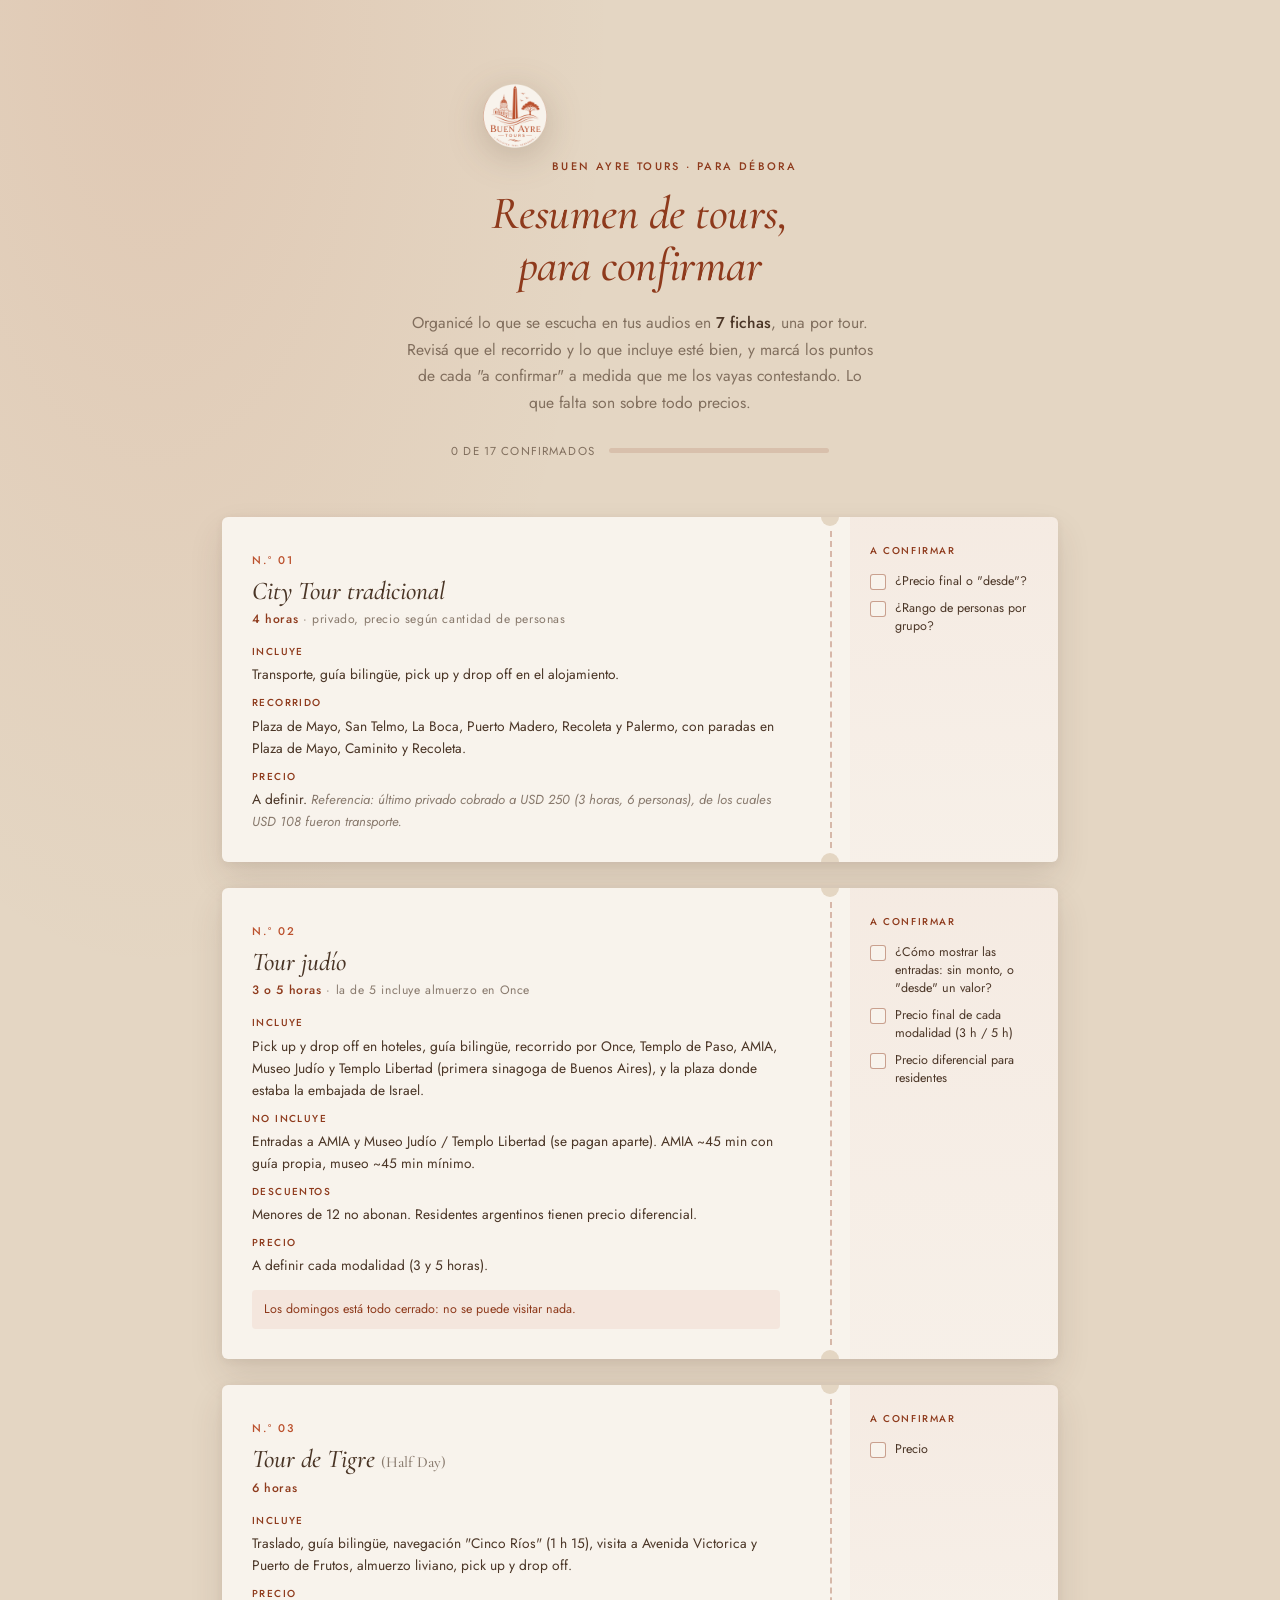
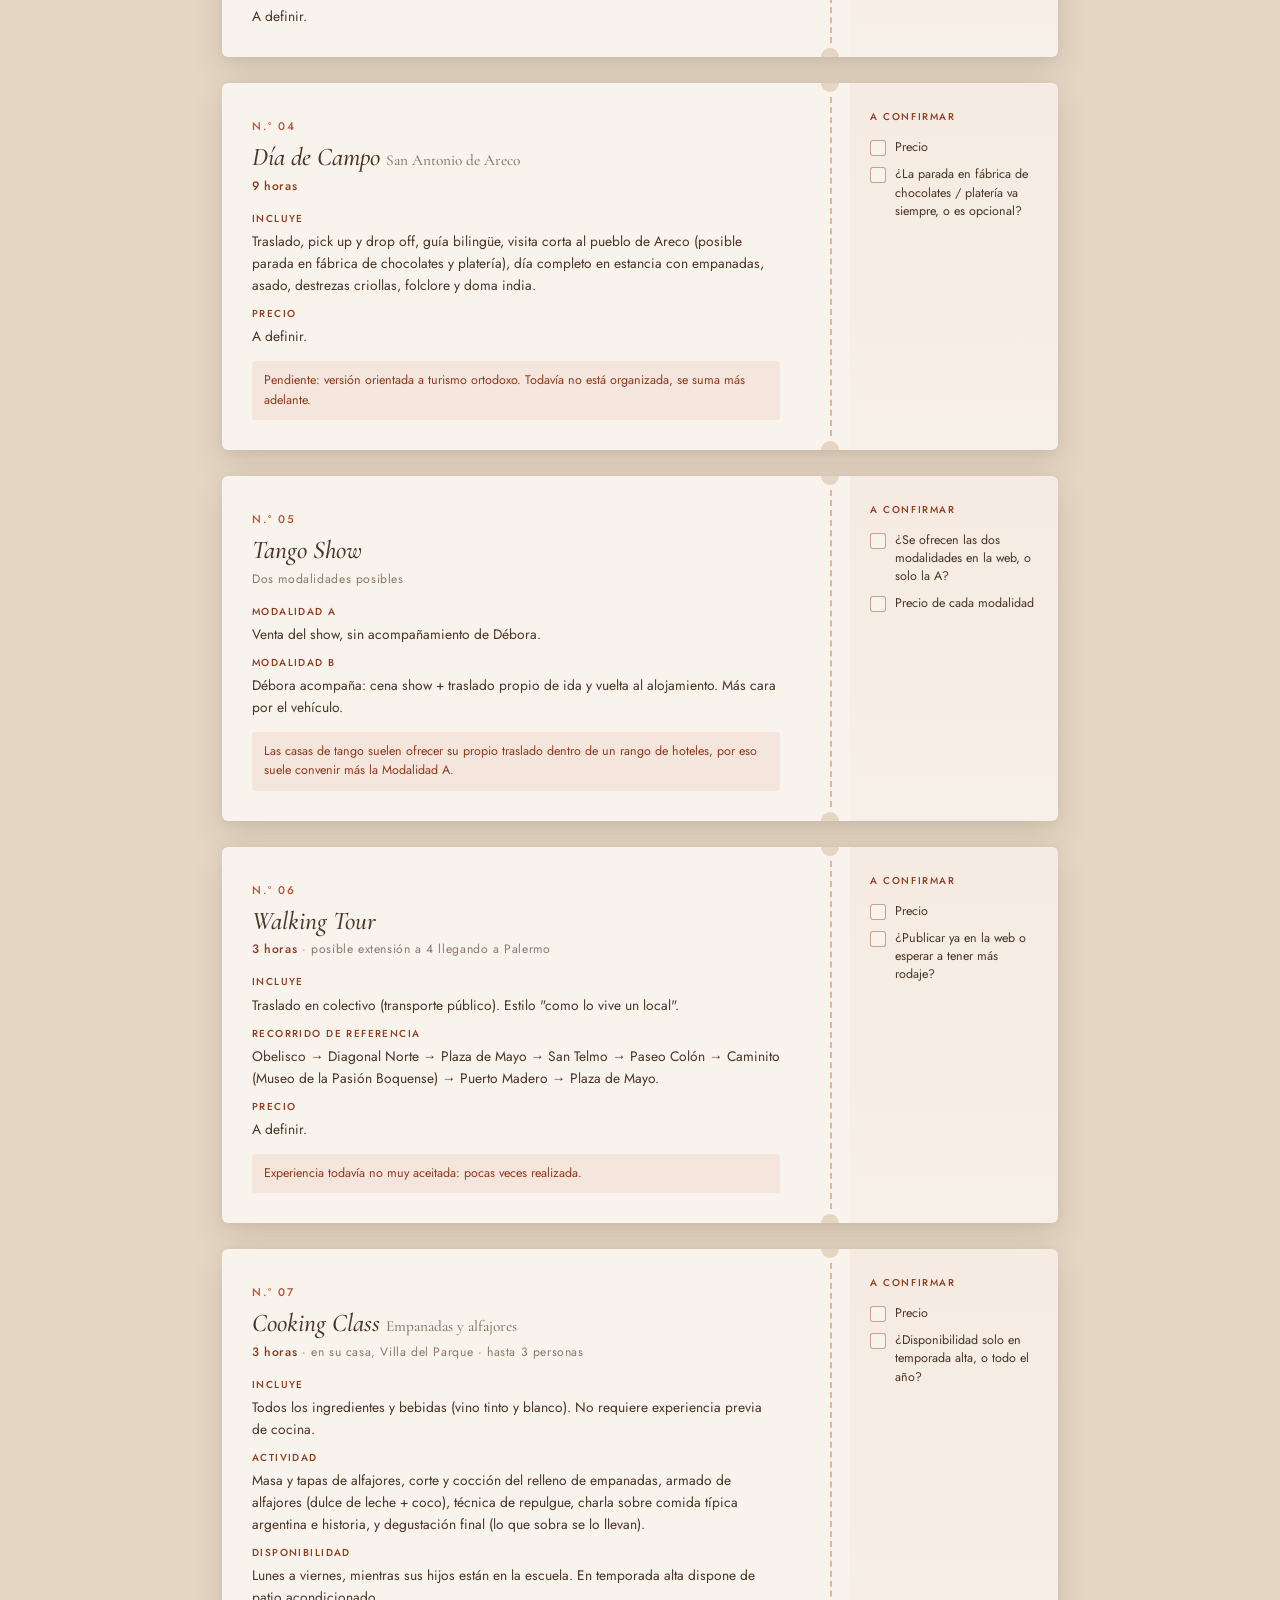
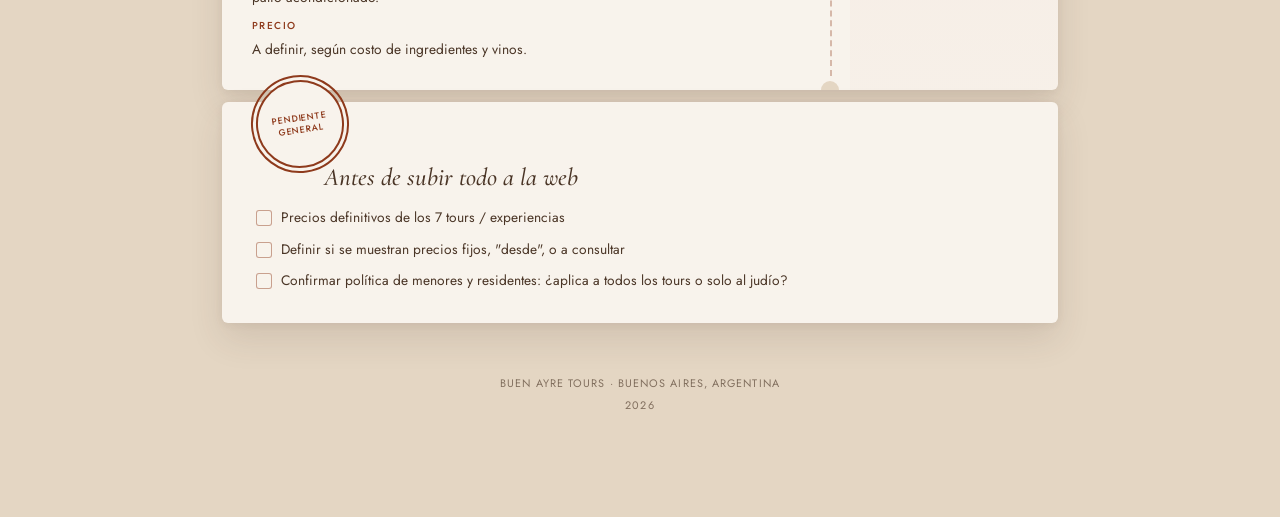
==== resumen-tours.html @ fef8513b "Separar CSS/JS del index y agregar boceto de resumen de tours para Débora Co-Authored-By: Claude Son" ====
﻿<!DOCTYPE html>
<html lang="es">
<head>
<meta charset="UTF-8">
<meta name="viewport" content="width=device-width, initial-scale=1.0">
<meta name="robots" content="noindex, nofollow">

<title>Resumen de tours · Buen Ayre Tours</title>

<link rel="icon" href="favicon.ico" sizes="any">

<link rel="preconnect" href="https://fonts.googleapis.com">
<link rel="preconnect" href="https://fonts.gstatic.com" crossorigin>
<link href="https://fonts.googleapis.com/css2?family=Cormorant+Garamond:ital,wght@0,500;0,600;1,400&family=Jost:wght@400;500&display=swap" rel="stylesheet">

<link rel="stylesheet" href="css/resumen-tours.css">
</head>
<body>

<div class="envoltura">

  <header class="encabezado">
    <img class="sello-mini" src="assets/seal.png" width="88" height="88" alt="">
    <span class="eyebrow">Buen Ayre Tours · Para Débora</span>
    <h1>Resumen de tours, para confirmar</h1>
    <p>
      Organicé lo que se escucha en tus audios en <strong>7 fichas</strong>, una por tour.
      Revisá que el recorrido y lo que incluye esté bien, y marcá los puntos de cada
      "a confirmar" a medida que me los vayas contestando. Lo que falta son sobre todo
      precios.
    </p>
    <div class="progreso">
      <span id="progreso-contador">0 de 17 confirmados</span>
      <span class="progreso__barra"><span class="progreso__relleno" id="progreso-relleno"></span></span>
    </div>
  </header>

  <main class="tours">

    <!-- 1. City Tour tradicional -->
    <article class="ticket">
      <div class="ticket__main">
        <span class="ticket__num">N.º 01</span>
        <h2>City Tour tradicional</h2>
        <p class="ticket__meta"><b>4 horas</b> · privado, precio según cantidad de personas</p>
        <p class="ticket__campo">
          <span class="etiqueta">Incluye</span>
          Transporte, guía bilingüe, pick up y drop off en el alojamiento.
        </p>
        <p class="ticket__campo">
          <span class="etiqueta">Recorrido</span>
          Plaza de Mayo, San Telmo, La Boca, Puerto Madero, Recoleta y Palermo, con paradas en Plaza de Mayo, Caminito y Recoleta.
        </p>
        <p class="ticket__campo">
          <span class="etiqueta">Precio</span>
          A definir. <span class="ticket__ref">Referencia: último privado cobrado a USD 250 (3 horas, 6 personas), de los cuales USD 108 fueron transporte.</span>
        </p>
      </div>
      <div class="ticket__divisor"><span class="perforacion arriba"></span><span class="perforacion abajo"></span></div>
      <div class="ticket__stub">
        <span class="etiqueta">A confirmar</span>
        <ul class="chk-lista">
          <li><label class="chk" for="t1-1"><input type="checkbox" id="t1-1"><span>¿Precio final o "desde"?</span></label></li>
          <li><label class="chk" for="t1-2"><input type="checkbox" id="t1-2"><span>¿Rango de personas por grupo?</span></label></li>
        </ul>
      </div>
    </article>

    <!-- 2. Tour judío -->
    <article class="ticket">
      <div class="ticket__main">
        <span class="ticket__num">N.º 02</span>
        <h2>Tour judío</h2>
        <p class="ticket__meta"><b>3 o 5 horas</b> · la de 5 incluye almuerzo en Once</p>
        <p class="ticket__campo">
          <span class="etiqueta">Incluye</span>
          Pick up y drop off en hoteles, guía bilingüe, recorrido por Once, Templo de Paso, AMIA, Museo Judío y Templo Libertad (primera sinagoga de Buenos Aires), y la plaza donde estaba la embajada de Israel.
        </p>
        <p class="ticket__campo">
          <span class="etiqueta">No incluye</span>
          Entradas a AMIA y Museo Judío / Templo Libertad (se pagan aparte). AMIA ~45 min con guía propia, museo ~45 min mínimo.
        </p>
        <p class="ticket__campo">
          <span class="etiqueta">Descuentos</span>
          Menores de 12 no abonan. Residentes argentinos tienen precio diferencial.
        </p>
        <p class="ticket__campo">
          <span class="etiqueta">Precio</span>
          A definir cada modalidad (3 y 5 horas).
        </p>
        <div class="ticket__nota">Los domingos está todo cerrado: no se puede visitar nada.</div>
      </div>
      <div class="ticket__divisor"><span class="perforacion arriba"></span><span class="perforacion abajo"></span></div>
      <div class="ticket__stub">
        <span class="etiqueta">A confirmar</span>
        <ul class="chk-lista">
          <li><label class="chk" for="t2-1"><input type="checkbox" id="t2-1"><span>¿Cómo mostrar las entradas: sin monto, o "desde" un valor?</span></label></li>
          <li><label class="chk" for="t2-2"><input type="checkbox" id="t2-2"><span>Precio final de cada modalidad (3 h / 5 h)</span></label></li>
          <li><label class="chk" for="t2-3"><input type="checkbox" id="t2-3"><span>Precio diferencial para residentes</span></label></li>
        </ul>
      </div>
    </article>

    <!-- 3. Tour de Tigre -->
    <article class="ticket">
      <div class="ticket__main">
        <span class="ticket__num">N.º 03</span>
        <h2>Tour de Tigre <span style="font-style:normal;font-size:.6em;color:var(--tinta-suave)">(Half Day)</span></h2>
        <p class="ticket__meta"><b>6 horas</b></p>
        <p class="ticket__campo">
          <span class="etiqueta">Incluye</span>
          Traslado, guía bilingüe, navegación "Cinco Ríos" (1 h 15), visita a Avenida Victorica y Puerto de Frutos, almuerzo liviano, pick up y drop off.
        </p>
        <p class="ticket__campo">
          <span class="etiqueta">Precio</span>
          A definir.
        </p>
      </div>
      <div class="ticket__divisor"><span class="perforacion arriba"></span><span class="perforacion abajo"></span></div>
      <div class="ticket__stub">
        <span class="etiqueta">A confirmar</span>
        <ul class="chk-lista">
          <li><label class="chk" for="t3-1"><input type="checkbox" id="t3-1"><span>Precio</span></label></li>
        </ul>
      </div>
    </article>

    <!-- 4. Día de Campo -->
    <article class="ticket">
      <div class="ticket__main">
        <span class="ticket__num">N.º 04</span>
        <h2>Día de Campo <span style="font-style:normal;font-size:.6em;color:var(--tinta-suave)">San Antonio de Areco</span></h2>
        <p class="ticket__meta"><b>9 horas</b></p>
        <p class="ticket__campo">
          <span class="etiqueta">Incluye</span>
          Traslado, pick up y drop off, guía bilingüe, visita corta al pueblo de Areco (posible parada en fábrica de chocolates y platería), día completo en estancia con empanadas, asado, destrezas criollas, folclore y doma india.
        </p>
        <p class="ticket__campo">
          <span class="etiqueta">Precio</span>
          A definir.
        </p>
        <div class="ticket__nota">Pendiente: versión orientada a turismo ortodoxo. Todavía no está organizada, se suma más adelante.</div>
      </div>
      <div class="ticket__divisor"><span class="perforacion arriba"></span><span class="perforacion abajo"></span></div>
      <div class="ticket__stub">
        <span class="etiqueta">A confirmar</span>
        <ul class="chk-lista">
          <li><label class="chk" for="t4-1"><input type="checkbox" id="t4-1"><span>Precio</span></label></li>
          <li><label class="chk" for="t4-2"><input type="checkbox" id="t4-2"><span>¿La parada en fábrica de chocolates / platería va siempre, o es opcional?</span></label></li>
        </ul>
      </div>
    </article>

    <!-- 5. Tango Show -->
    <article class="ticket">
      <div class="ticket__main">
        <span class="ticket__num">N.º 05</span>
        <h2>Tango Show</h2>
        <p class="ticket__meta">Dos modalidades posibles</p>
        <p class="ticket__campo">
          <span class="etiqueta">Modalidad A</span>
          Venta del show, sin acompañamiento de Débora.
        </p>
        <p class="ticket__campo">
          <span class="etiqueta">Modalidad B</span>
          Débora acompaña: cena show + traslado propio de ida y vuelta al alojamiento. Más cara por el vehículo.
        </p>
        <div class="ticket__nota">Las casas de tango suelen ofrecer su propio traslado dentro de un rango de hoteles, por eso suele convenir más la Modalidad A.</div>
      </div>
      <div class="ticket__divisor"><span class="perforacion arriba"></span><span class="perforacion abajo"></span></div>
      <div class="ticket__stub">
        <span class="etiqueta">A confirmar</span>
        <ul class="chk-lista">
          <li><label class="chk" for="t5-1"><input type="checkbox" id="t5-1"><span>¿Se ofrecen las dos modalidades en la web, o solo la A?</span></label></li>
          <li><label class="chk" for="t5-2"><input type="checkbox" id="t5-2"><span>Precio de cada modalidad</span></label></li>
        </ul>
      </div>
    </article>

    <!-- 6. Walking Tour -->
    <article class="ticket">
      <div class="ticket__main">
        <span class="ticket__num">N.º 06</span>
        <h2>Walking Tour</h2>
        <p class="ticket__meta"><b>3 horas</b> · posible extensión a 4 llegando a Palermo</p>
        <p class="ticket__campo">
          <span class="etiqueta">Incluye</span>
          Traslado en colectivo (transporte público). Estilo "como lo vive un local".
        </p>
        <p class="ticket__campo">
          <span class="etiqueta">Recorrido de referencia</span>
          Obelisco → Diagonal Norte → Plaza de Mayo → San Telmo → Paseo Colón → Caminito (Museo de la Pasión Boquense) → Puerto Madero → Plaza de Mayo.
        </p>
        <p class="ticket__campo">
          <span class="etiqueta">Precio</span>
          A definir.
        </p>
        <div class="ticket__nota">Experiencia todavía no muy aceitada: pocas veces realizada.</div>
      </div>
      <div class="ticket__divisor"><span class="perforacion arriba"></span><span class="perforacion abajo"></span></div>
      <div class="ticket__stub">
        <span class="etiqueta">A confirmar</span>
        <ul class="chk-lista">
          <li><label class="chk" for="t6-1"><input type="checkbox" id="t6-1"><span>Precio</span></label></li>
          <li><label class="chk" for="t6-2"><input type="checkbox" id="t6-2"><span>¿Publicar ya en la web o esperar a tener más rodaje?</span></label></li>
        </ul>
      </div>
    </article>

    <!-- 7. Cooking Class -->
    <article class="ticket">
      <div class="ticket__main">
        <span class="ticket__num">N.º 07</span>
        <h2>Cooking Class <span style="font-style:normal;font-size:.6em;color:var(--tinta-suave)">Empanadas y alfajores</span></h2>
        <p class="ticket__meta"><b>3 horas</b> · en su casa, Villa del Parque · hasta 3 personas</p>
        <p class="ticket__campo">
          <span class="etiqueta">Incluye</span>
          Todos los ingredientes y bebidas (vino tinto y blanco). No requiere experiencia previa de cocina.
        </p>
        <p class="ticket__campo">
          <span class="etiqueta">Actividad</span>
          Masa y tapas de alfajores, corte y cocción del relleno de empanadas, armado de alfajores (dulce de leche + coco), técnica de repulgue, charla sobre comida típica argentina e historia, y degustación final (lo que sobra se lo llevan).
        </p>
        <p class="ticket__campo">
          <span class="etiqueta">Disponibilidad</span>
          Lunes a viernes, mientras sus hijos están en la escuela. En temporada alta dispone de patio acondicionado.
        </p>
        <p class="ticket__campo">
          <span class="etiqueta">Precio</span>
          A definir, según costo de ingredientes y vinos.
        </p>
      </div>
      <div class="ticket__divisor"><span class="perforacion arriba"></span><span class="perforacion abajo"></span></div>
      <div class="ticket__stub">
        <span class="etiqueta">A confirmar</span>
        <ul class="chk-lista">
          <li><label class="chk" for="t7-1"><input type="checkbox" id="t7-1"><span>Precio</span></label></li>
          <li><label class="chk" for="t7-2"><input type="checkbox" id="t7-2"><span>¿Disponibilidad solo en temporada alta, o todo el año?</span></label></li>
        </ul>
      </div>
    </article>

  </main>

  <section class="pendientes">
    <div class="sello">Pendiente<br>general</div>
    <h2>Antes de subir todo a la web</h2>
    <ul class="chk-lista">
      <li><label class="chk" for="g-1"><input type="checkbox" id="g-1"><span>Precios definitivos de los 7 tours / experiencias</span></label></li>
      <li><label class="chk" for="g-2"><input type="checkbox" id="g-2"><span>Definir si se muestran precios fijos, "desde", o a consultar</span></label></li>
      <li><label class="chk" for="g-3"><input type="checkbox" id="g-3"><span>Confirmar política de menores y residentes: ¿aplica a todos los tours o solo al judío?</span></label></li>
    </ul>
  </section>

  <footer class="pie">
    Buen Ayre Tours · Buenos Aires, Argentina<br>
    <span id="anio"></span>
  </footer>

</div>

<script src="js/resumen-tours.js"></script>
</body>
</html>
---- css/resumen-tours.css ----
:root{
  --terracota:#BB512D;
  --terracota-profundo:#8E3A1C;
  --arena:#E4D6C3;
  --papel:#F8F3EC;
  --tinta:#4A3526;
  --tinta-suave:rgba(74,53,38,.64);
  --linea:rgba(142,58,28,.32);
  --display:'Cormorant Garamond',Georgia,serif;
  --util:'Jost','Segoe UI',sans-serif;
  --ease:cubic-bezier(.22,1,.36,1);
}
*{box-sizing:border-box;margin:0;padding:0}
html{overflow-x:hidden}

body{
  font-family:var(--util);font-weight:400;color:var(--tinta);
  background:
    radial-gradient(60% 44% at 12% 0%,rgba(187,81,45,.10),transparent 60%),
    var(--arena);
  -webkit-font-smoothing:antialiased;
  overflow-x:hidden;
}

.envoltura{max-width:900px;margin:0 auto;padding:clamp(40px,7vw,84px) clamp(20px,5vw,32px) clamp(60px,8vw,100px)}

/* ---------- encabezado ---------- */
.encabezado{text-align:center;margin-bottom:clamp(38px,6vw,58px)}
.sello-mini{width:64px;height:auto;margin:0 auto 22px;filter:drop-shadow(0 8px 18px rgba(74,53,38,.22))}
.eyebrow{
  display:inline-block;font-size:.68rem;font-weight:500;letter-spacing:.22em;text-transform:uppercase;
  color:var(--terracota-profundo);margin-bottom:14px;
}
.encabezado h1{
  font-family:var(--display);font-weight:500;font-style:italic;color:var(--terracota-profundo);
  font-size:clamp(2rem,5.4vw,2.9rem);line-height:1.12;letter-spacing:-.01em;
  max-width:18ch;margin:0 auto 18px;
}
.encabezado p{
  max-width:52ch;margin:0 auto;font-size:.98rem;line-height:1.7;color:var(--tinta-suave);
}
.encabezado p strong{color:var(--tinta);font-weight:500}

/* ---------- progreso ---------- */
.progreso{
  display:flex;align-items:center;gap:14px;justify-content:center;
  margin-top:26px;font-size:.72rem;letter-spacing:.1em;text-transform:uppercase;color:var(--tinta-suave);
}
.progreso__barra{width:min(220px,40vw);height:5px;border-radius:3px;background:rgba(142,58,28,.14);overflow:hidden}
.progreso__relleno{height:100%;width:0%;background:var(--terracota);transition:width .5s var(--ease)}

/* ---------- listado de tickets ---------- */
.tours{display:flex;flex-direction:column;gap:26px}

.ticket{
  position:relative;
  display:grid;grid-template-columns:1fr 40px 208px;
  background:var(--papel);border-radius:6px;
  box-shadow:0 16px 34px rgba(74,53,38,.12),0 2px 8px rgba(74,53,38,.06);
  overflow:hidden;
}

.ticket__num{
  font-family:var(--util);font-weight:500;font-size:.7rem;letter-spacing:.18em;
  color:var(--terracota);text-transform:uppercase;
}
.ticket__main{padding:clamp(22px,3vw,30px)}
.ticket__main h2{
  font-family:var(--display);font-style:italic;font-weight:500;color:var(--tinta);
  font-size:clamp(1.32rem,2.6vw,1.6rem);line-height:1.2;margin:6px 0 4px;
}
.ticket__meta{font-size:.76rem;letter-spacing:.05em;color:var(--tinta-suave);margin-bottom:16px}
.ticket__meta b{color:var(--terracota-profundo);font-weight:500}

.ticket__campo{font-size:.86rem;line-height:1.6;margin-bottom:10px}
.ticket__campo:last-child{margin-bottom:0}
.ticket__campo .etiqueta{
  display:block;font-size:.63rem;font-weight:500;letter-spacing:.14em;text-transform:uppercase;
  color:var(--terracota-profundo);margin-bottom:3px;
}
.ticket__ref{font-style:italic;color:var(--tinta-suave);font-size:.82rem}
.ticket__nota{
  margin-top:14px;padding:10px 12px;border-radius:4px;background:rgba(187,81,45,.08);
  font-size:.78rem;line-height:1.55;color:var(--terracota-profundo);
}

.ticket__divisor{position:relative}
.ticket__divisor::before{
  content:"";position:absolute;top:14px;bottom:14px;left:50%;width:0;
  border-left:2px dashed var(--linea);
}
.perforacion{
  position:absolute;left:50%;transform:translateX(-50%);width:18px;height:18px;
  border-radius:50%;background:var(--arena);z-index:2;
}
.perforacion.arriba{top:-9px}
.perforacion.abajo{bottom:-9px}

.ticket__stub{
  padding:clamp(20px,2.6vw,26px) clamp(16px,2vw,20px);
  background:linear-gradient(180deg,rgba(187,81,45,.05),rgba(187,81,45,.02));
  display:flex;flex-direction:column;gap:12px;
}
.ticket__stub .etiqueta{
  font-size:.62rem;font-weight:500;letter-spacing:.16em;text-transform:uppercase;
  color:var(--terracota-profundo);margin-bottom:2px;
}
.chk-lista{list-style:none;display:flex;flex-direction:column;gap:9px}
.chk{display:flex;align-items:flex-start;gap:9px;cursor:pointer}
.chk input{
  appearance:none;-webkit-appearance:none;flex:0 0 auto;
  width:16px;height:16px;margin-top:2px;border-radius:3px;
  border:1.5px solid rgba(142,58,28,.45);background:var(--papel);
  cursor:pointer;position:relative;transition:background .2s,border-color .2s;
}
.chk input:checked{background:var(--terracota);border-color:var(--terracota)}
.chk input:checked::after{
  content:"";position:absolute;left:4px;top:1px;width:4px;height:8px;
  border:solid var(--papel);border-width:0 2px 2px 0;transform:rotate(40deg);
}
.chk input:focus-visible{outline:2px solid var(--terracota-profundo);outline-offset:2px}
.chk span{font-size:.78rem;line-height:1.45;color:var(--tinta)}
.chk input:checked ~ span{color:var(--tinta-suave);text-decoration:line-through;text-decoration-color:rgba(74,53,38,.35)}

@media (max-width:680px){
  .ticket{grid-template-columns:1fr}
  .ticket__divisor{height:22px}
  .ticket__divisor::before{top:50%;bottom:auto;left:14px;right:14px;width:auto;height:0;
    border-left:none;border-top:2px dashed var(--linea);}
  .perforacion{top:50%;transform:translateY(-50%)}
  .perforacion.arriba{left:-9px}
  .perforacion.abajo{left:auto;right:-9px}
  .ticket__stub{background:rgba(187,81,45,.04)}
}

/* ---------- pendientes generales ---------- */
.pendientes{
  position:relative;margin-top:12px;padding:clamp(30px,4vw,40px) clamp(24px,4vw,34px) clamp(26px,3.5vw,32px);
  background:var(--papel);border-radius:6px;
  box-shadow:0 16px 34px rgba(74,53,38,.12),0 2px 8px rgba(74,53,38,.06);
}
.sello{
  position:absolute;top:-22px;left:clamp(24px,4vw,34px);
  width:88px;height:88px;border-radius:50%;
  border:2px solid var(--terracota-profundo);outline:2px solid var(--terracota-profundo);outline-offset:3px;
  display:flex;align-items:center;justify-content:center;text-align:center;
  transform:rotate(-8deg);background:var(--papel);
  font-family:var(--util);font-weight:500;font-size:.56rem;letter-spacing:.1em;text-transform:uppercase;
  color:var(--terracota-profundo);line-height:1.3;padding:6px;
}
.pendientes h2{
  font-family:var(--display);font-style:italic;font-weight:500;color:var(--tinta);
  font-size:clamp(1.3rem,2.6vw,1.55rem);margin:20px 0 16px;padding-left:calc(88px - 20px);
}
.pendientes .chk-lista{gap:12px}
.pendientes .chk span{font-size:.86rem;color:var(--tinta)}

@media (max-width:520px){
  .sello{position:static;transform:rotate(-4deg);margin-bottom:16px}
  .pendientes h2{padding-left:0}
}

/* ---------- pie ---------- */
.pie{
  margin-top:clamp(36px,5vw,50px);text-align:center;
  font-size:.68rem;letter-spacing:.1em;text-transform:uppercase;
  color:var(--tinta-suave);line-height:2;
}
.pie a{color:var(--terracota-profundo);text-decoration:none;border-bottom:1px solid rgba(142,58,28,.3)}
.pie a:hover,.pie a:focus-visible{color:var(--terracota)}

:focus-visible{outline:2px solid var(--terracota-profundo);outline-offset:3px}

@media (prefers-reduced-motion:reduce){
  *{transition:none!important}
}
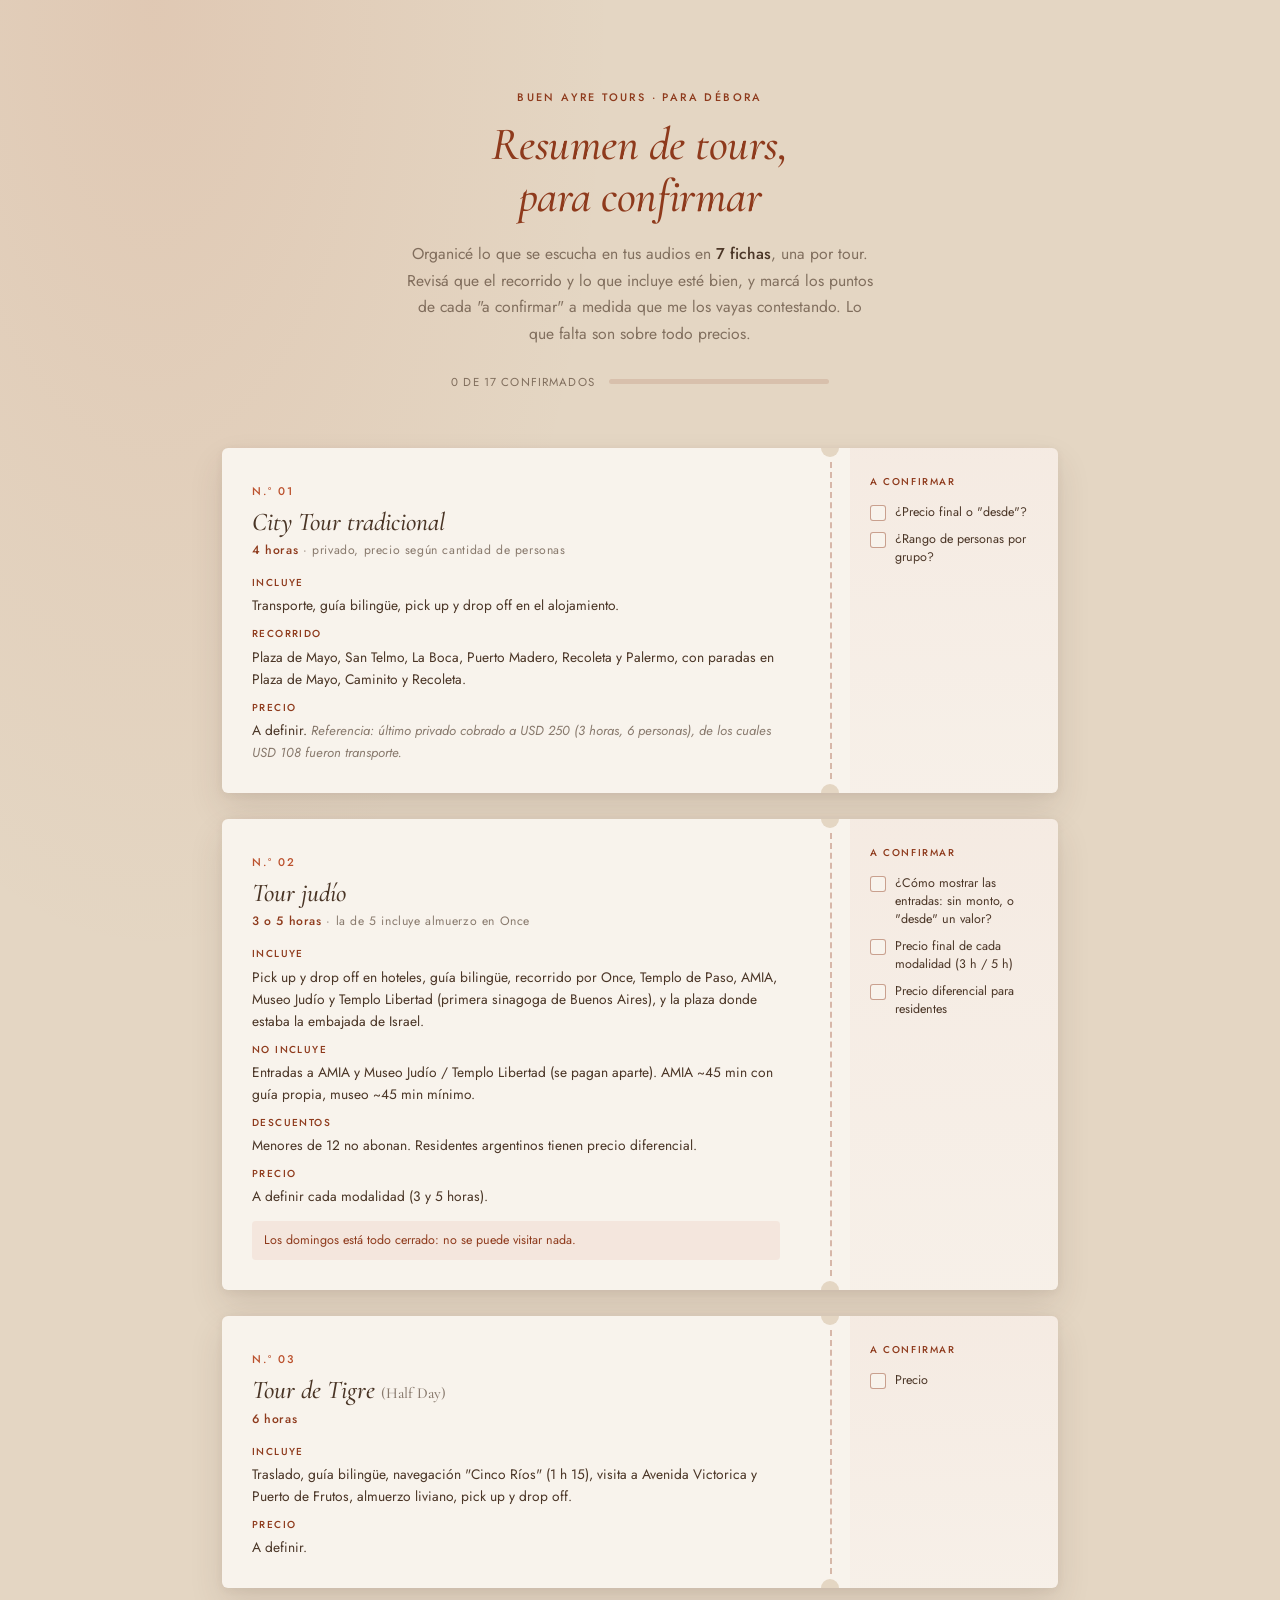
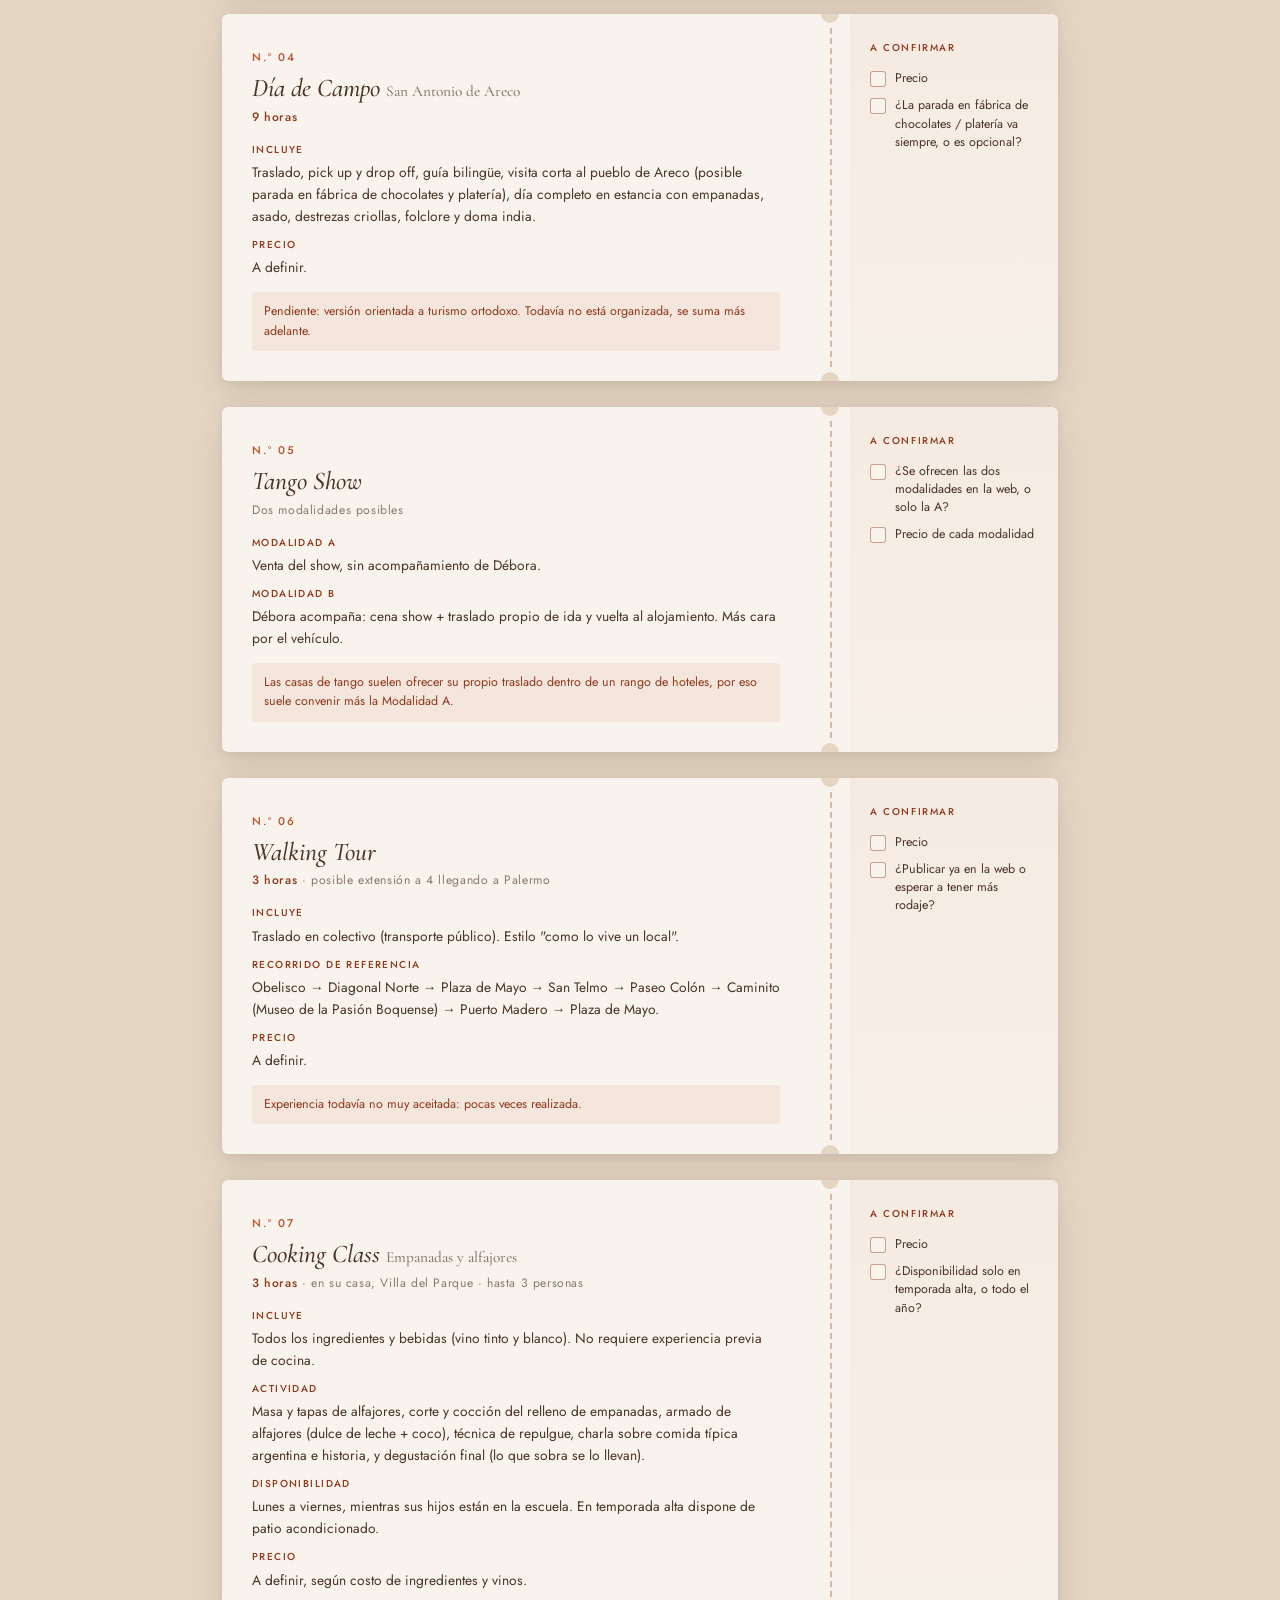
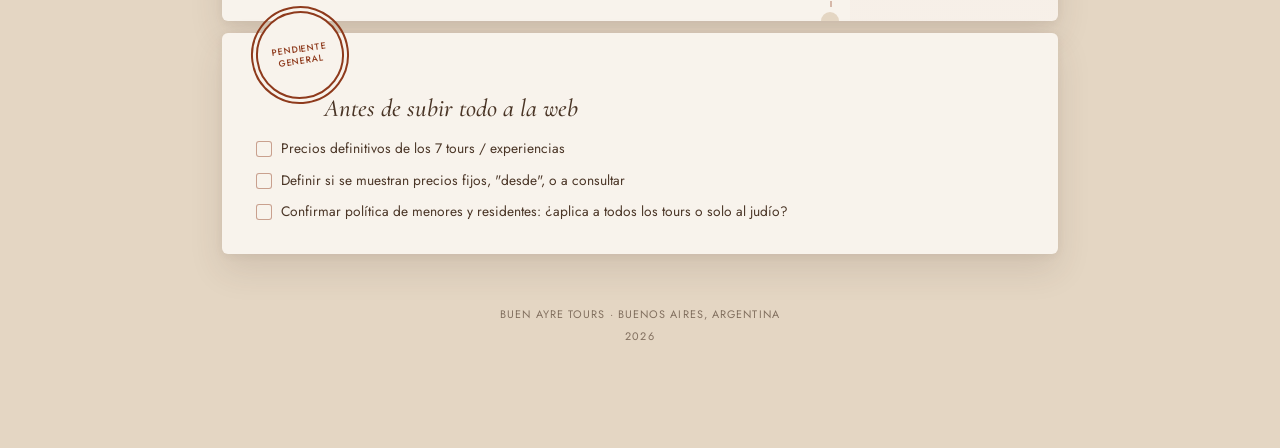
==== commit e4f54760: "Quitar el logo del encabezado del resumen de tours Co-Authored-By: Claude Sonnet 5 <noreply@anthropi" ====
--- a/resumen-tours.html
+++ b/resumen-tours.html
@@ -20,7 +20,6 @@
 <div class="envoltura">
 
   <header class="encabezado">
-    <img class="sello-mini" src="assets/seal.png" width="88" height="88" alt="">
     <span class="eyebrow">Buen Ayre Tours · Para Débora</span>
     <h1>Resumen de tours, para confirmar</h1>
     <p>
--- a/css/resumen-tours.css
+++ b/css/resumen-tours.css
@@ -26,7 +26,6 @@
 
 /* ---------- encabezado ---------- */
 .encabezado{text-align:center;margin-bottom:clamp(38px,6vw,58px)}
-.sello-mini{width:64px;height:auto;margin:0 auto 22px;filter:drop-shadow(0 8px 18px rgba(74,53,38,.22))}
 .eyebrow{
   display:inline-block;font-size:.68rem;font-weight:500;letter-spacing:.22em;text-transform:uppercase;
   color:var(--terracota-profundo);margin-bottom:14px;
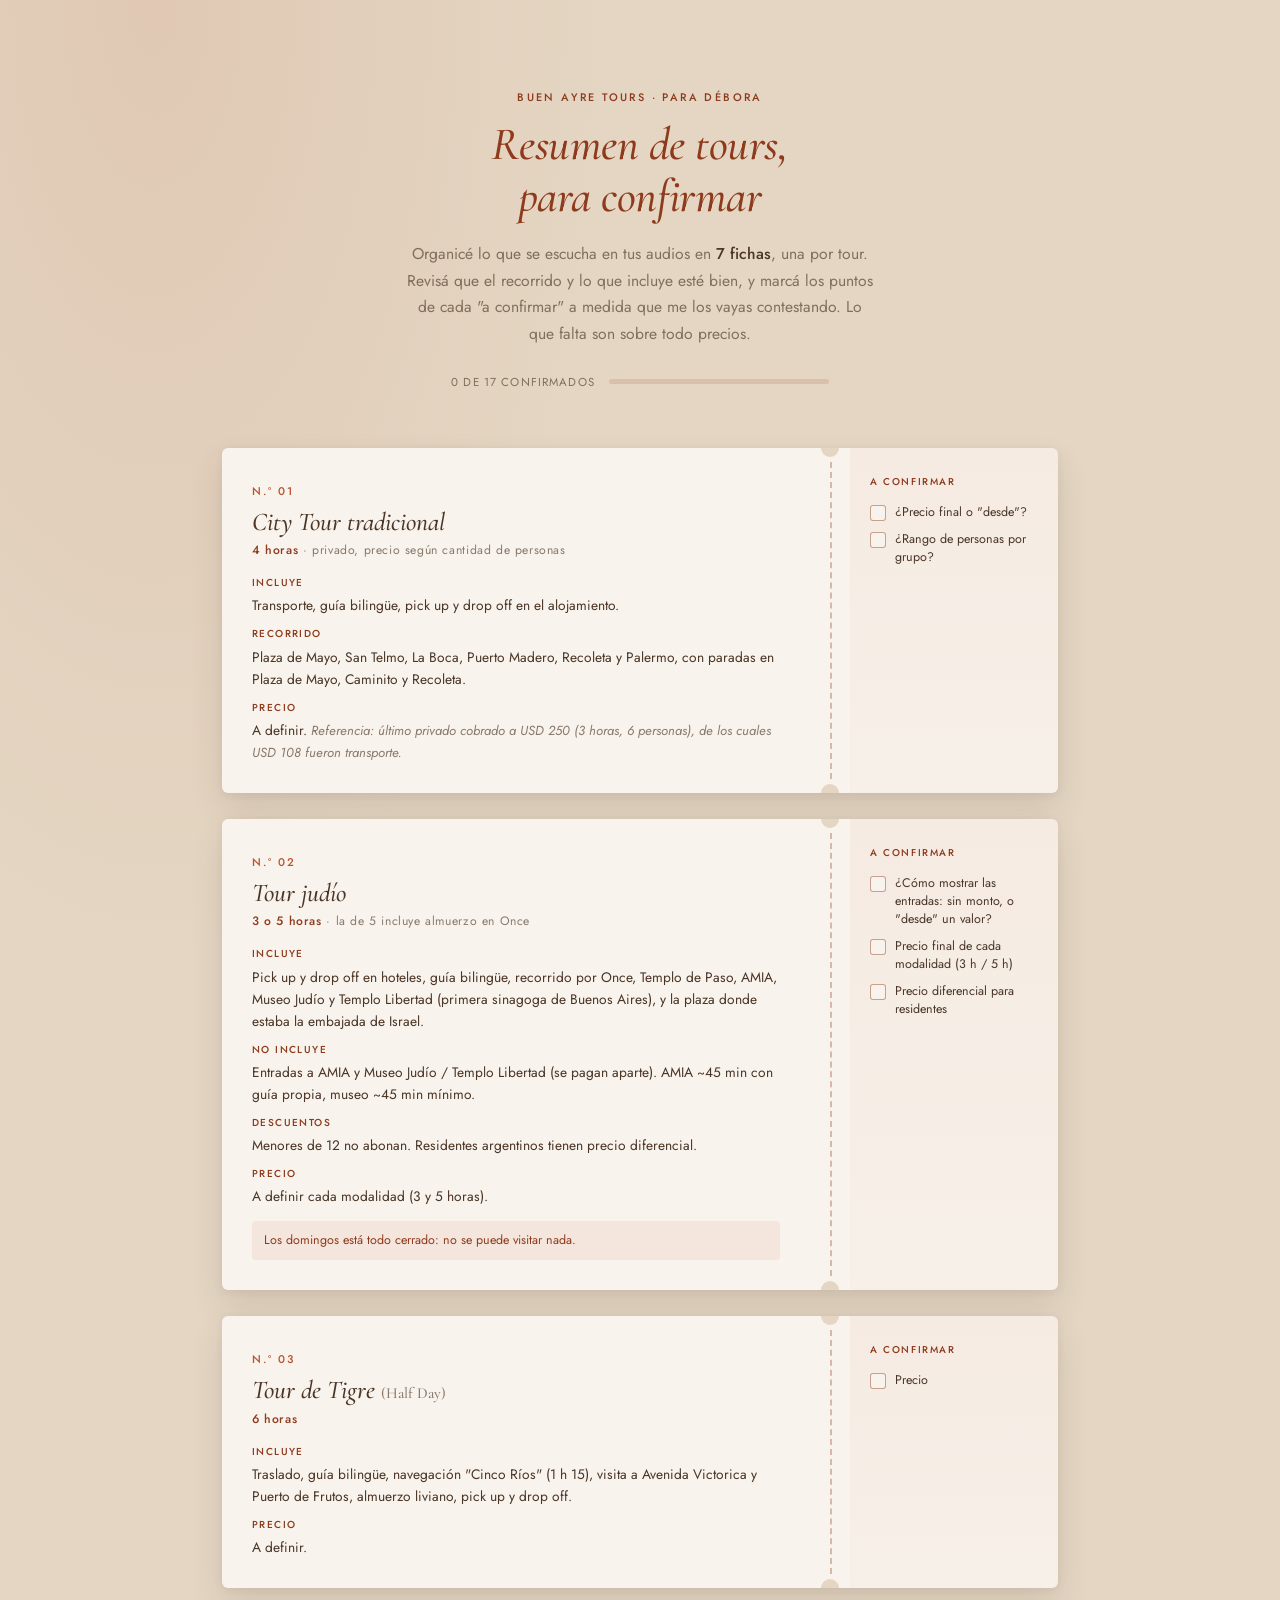
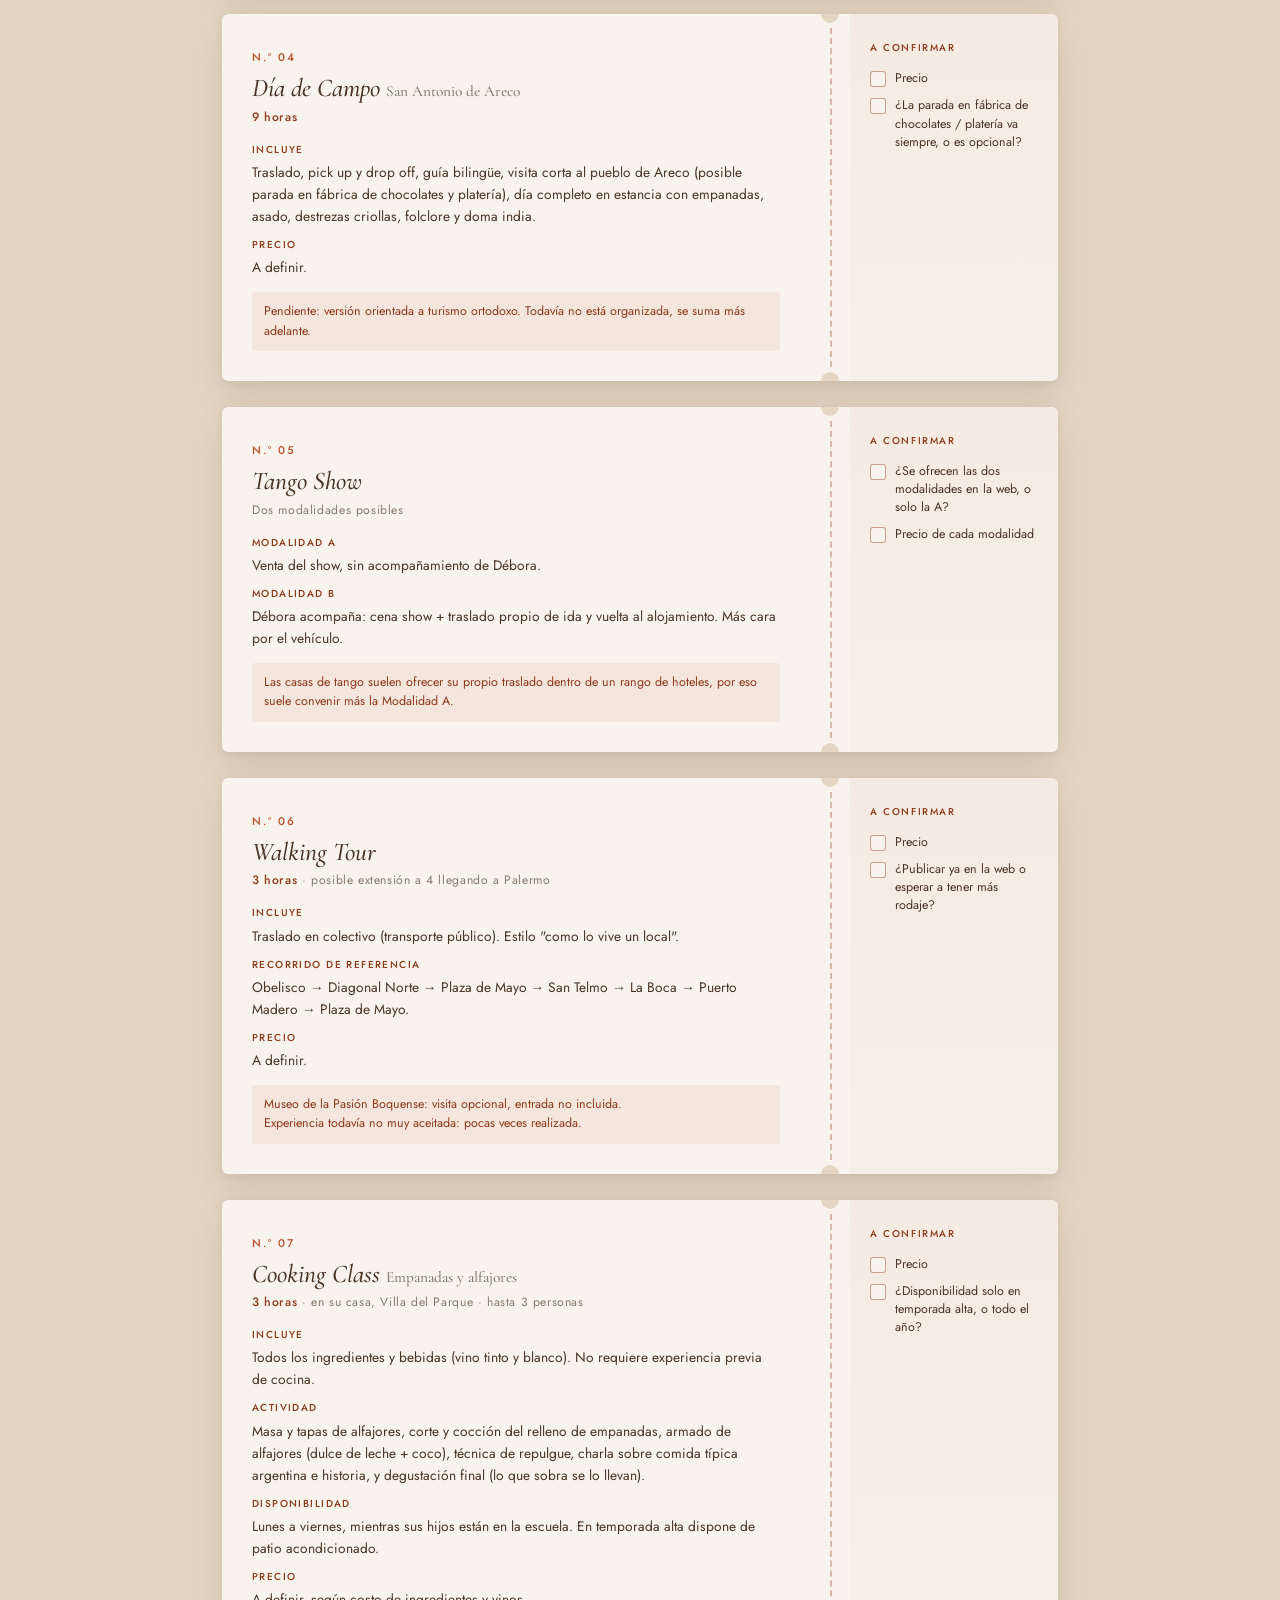
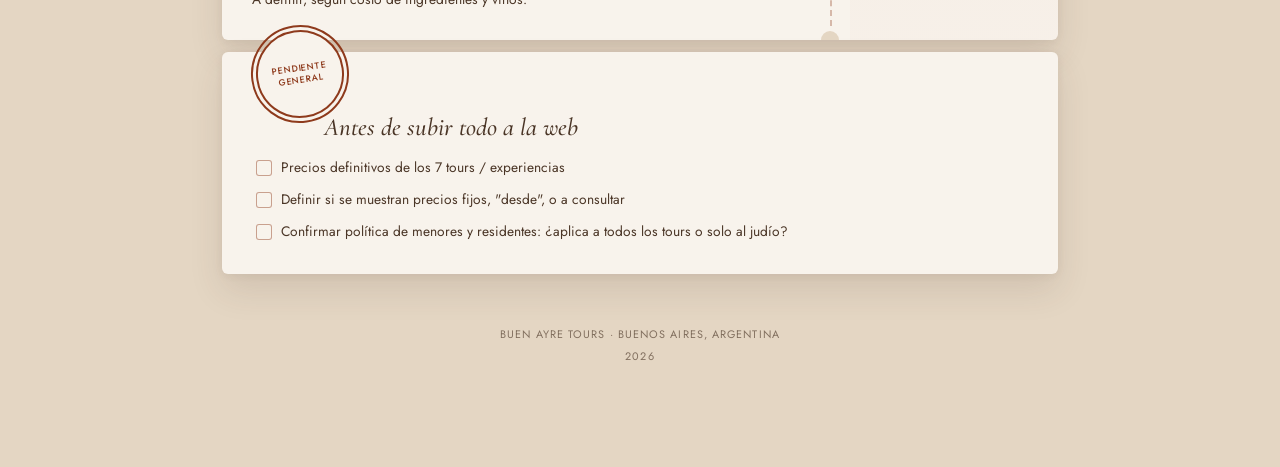
==== commit 6518828b: "Corregir recorrido del Walking Tour: La Boca en vez de Paseo Colón/Caminito Co-Authored-By: Claude S" ====
--- a/resumen-tours.html
+++ b/resumen-tours.html
@@ -188,13 +188,13 @@
         </p>
         <p class="ticket__campo">
           <span class="etiqueta">Recorrido de referencia</span>
-          Obelisco → Diagonal Norte → Plaza de Mayo → San Telmo → Paseo Colón → Caminito (Museo de la Pasión Boquense) → Puerto Madero → Plaza de Mayo.
+          Obelisco → Diagonal Norte → Plaza de Mayo → San Telmo → La Boca → Puerto Madero → Plaza de Mayo.
         </p>
         <p class="ticket__campo">
           <span class="etiqueta">Precio</span>
           A definir.
         </p>
-        <div class="ticket__nota">Experiencia todavía no muy aceitada: pocas veces realizada.</div>
+        <div class="ticket__nota">Museo de la Pasión Boquense: visita opcional, entrada no incluida.<br>Experiencia todavía no muy aceitada: pocas veces realizada.</div>
       </div>
       <div class="ticket__divisor"><span class="perforacion arriba"></span><span class="perforacion abajo"></span></div>
       <div class="ticket__stub">
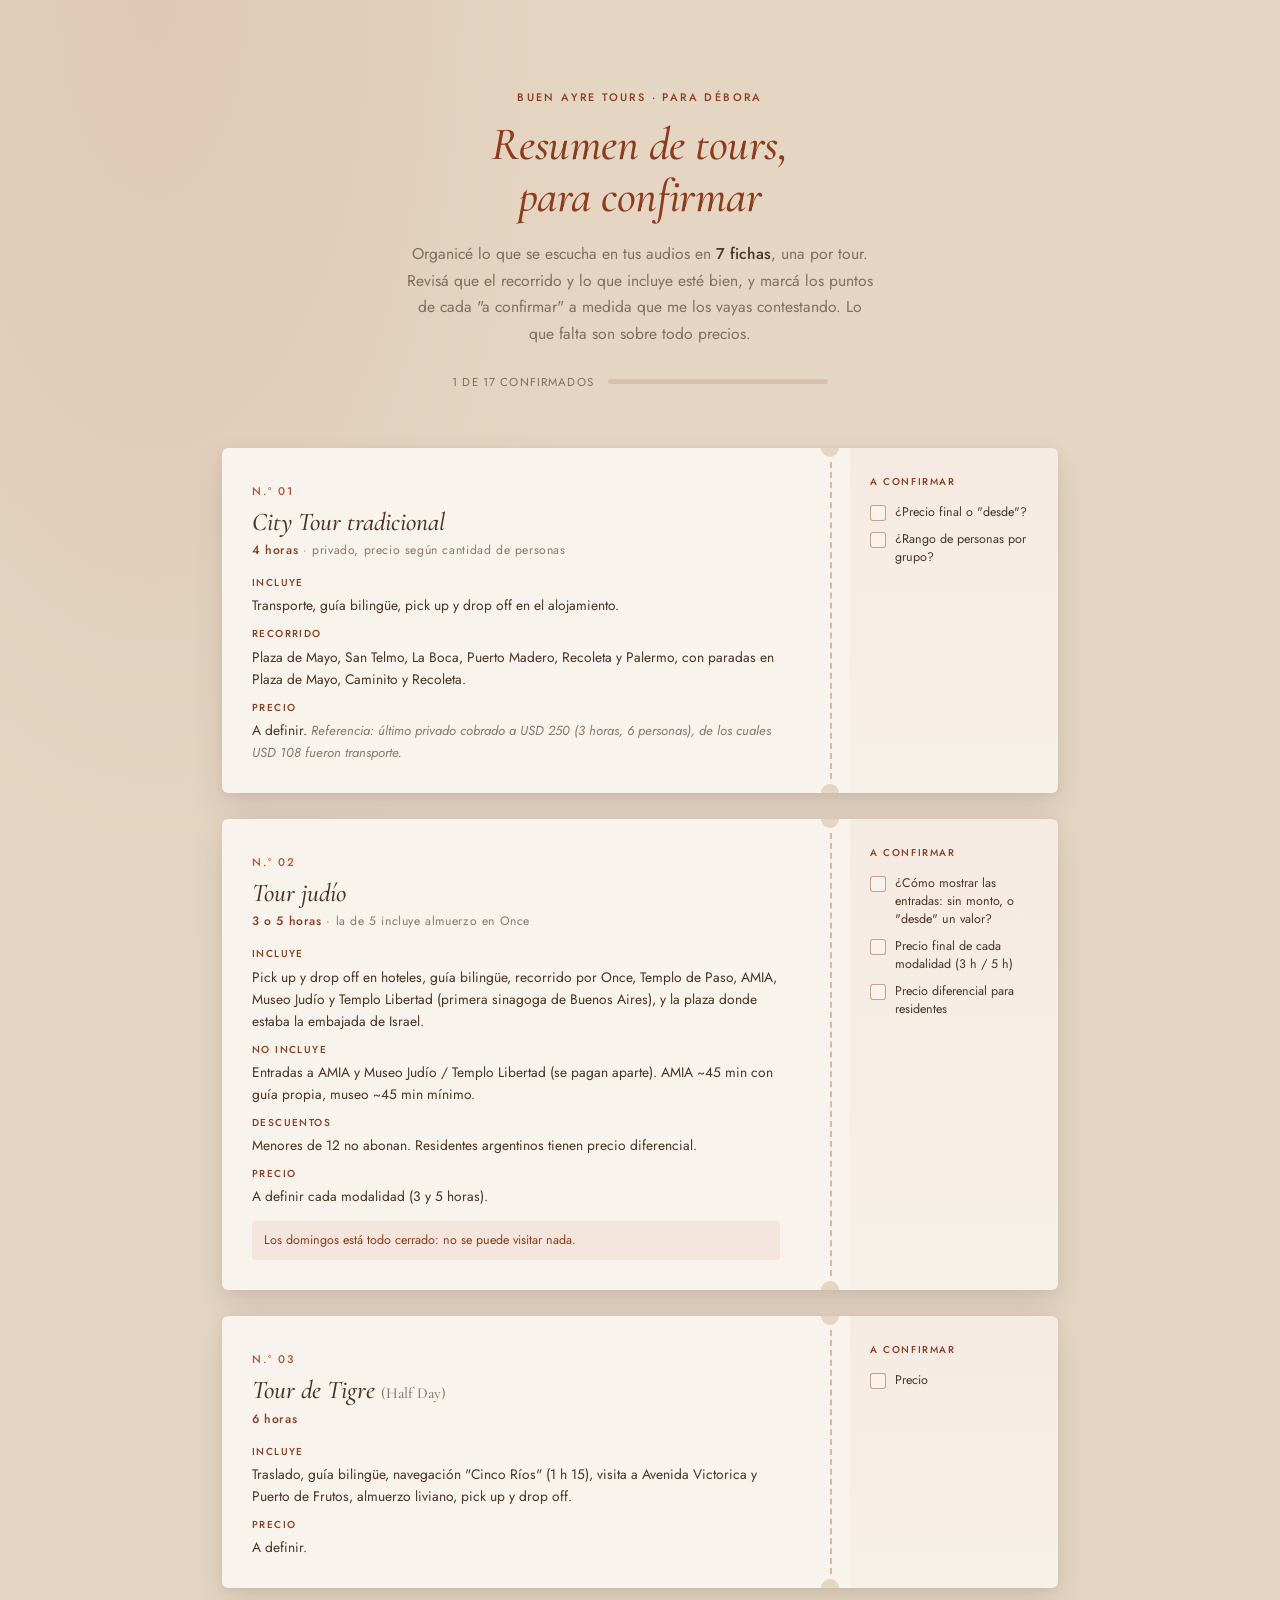
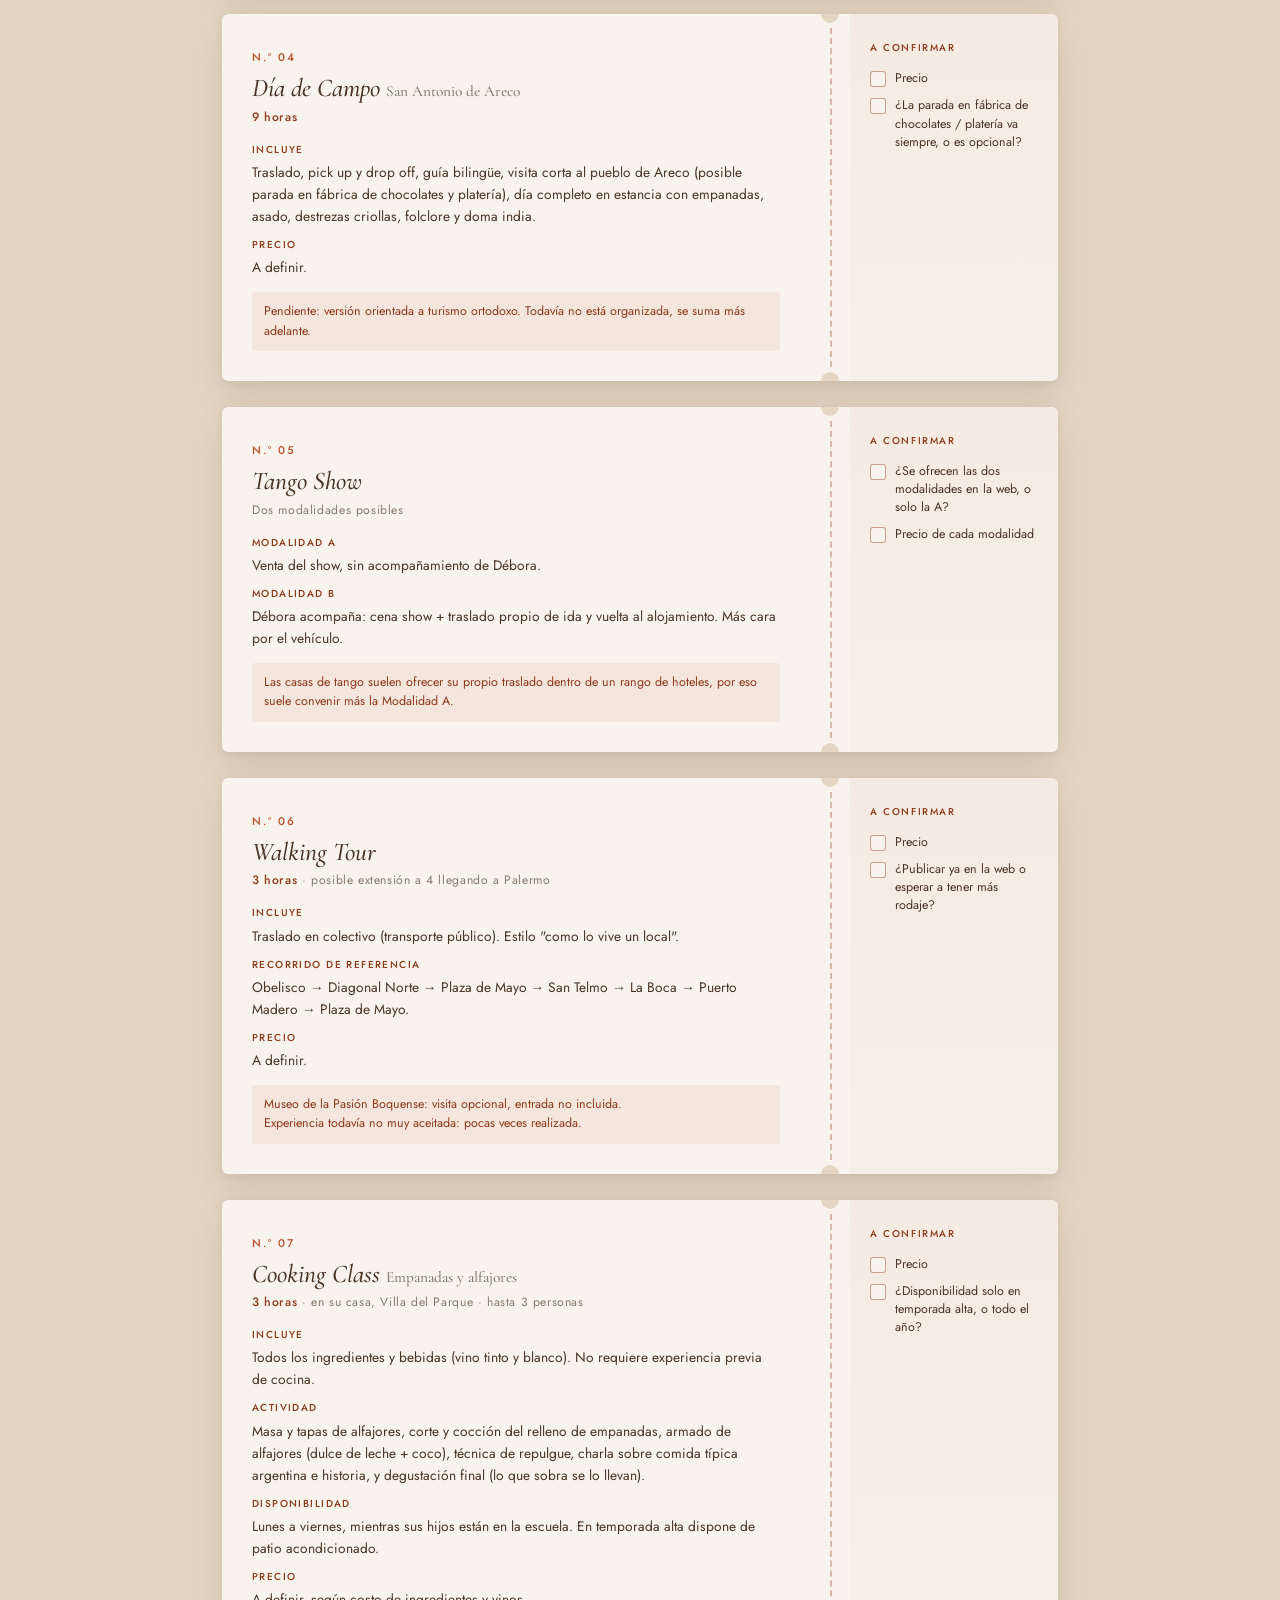
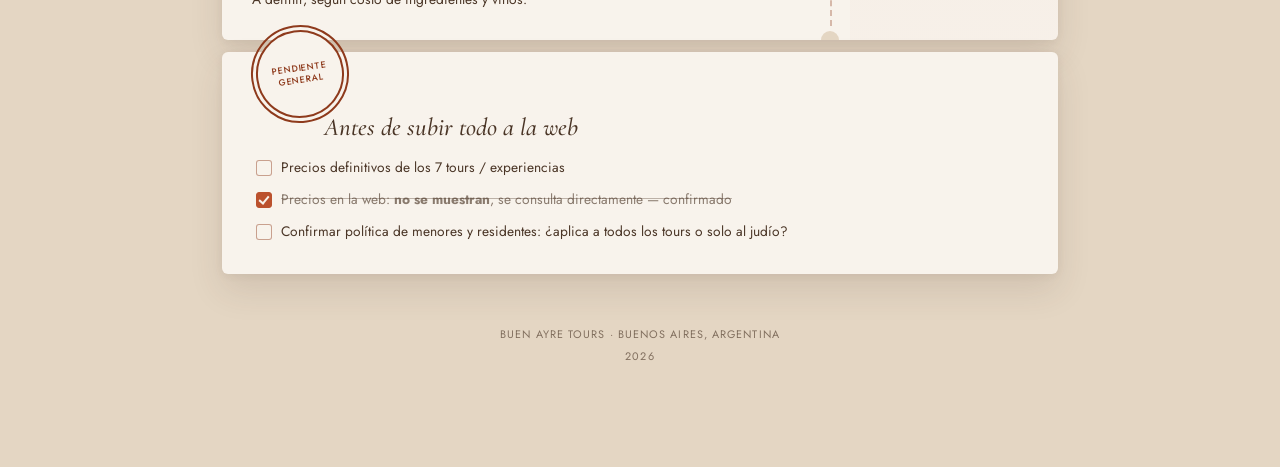
==== commit 09173bb8: "Confirmar que los precios no se muestran públicamente en la web Co-Authored-By: Claude Sonnet 5 <nor" ====
--- a/resumen-tours.html
+++ b/resumen-tours.html
@@ -246,7 +246,7 @@
     <h2>Antes de subir todo a la web</h2>
     <ul class="chk-lista">
       <li><label class="chk" for="g-1"><input type="checkbox" id="g-1"><span>Precios definitivos de los 7 tours / experiencias</span></label></li>
-      <li><label class="chk" for="g-2"><input type="checkbox" id="g-2"><span>Definir si se muestran precios fijos, "desde", o a consultar</span></label></li>
+      <li><label class="chk" for="g-2"><input type="checkbox" id="g-2" checked><span>Precios en la web: <b>no se muestran</b>, se consulta directamente — confirmado</span></label></li>
       <li><label class="chk" for="g-3"><input type="checkbox" id="g-3"><span>Confirmar política de menores y residentes: ¿aplica a todos los tours o solo al judío?</span></label></li>
     </ul>
   </section>
